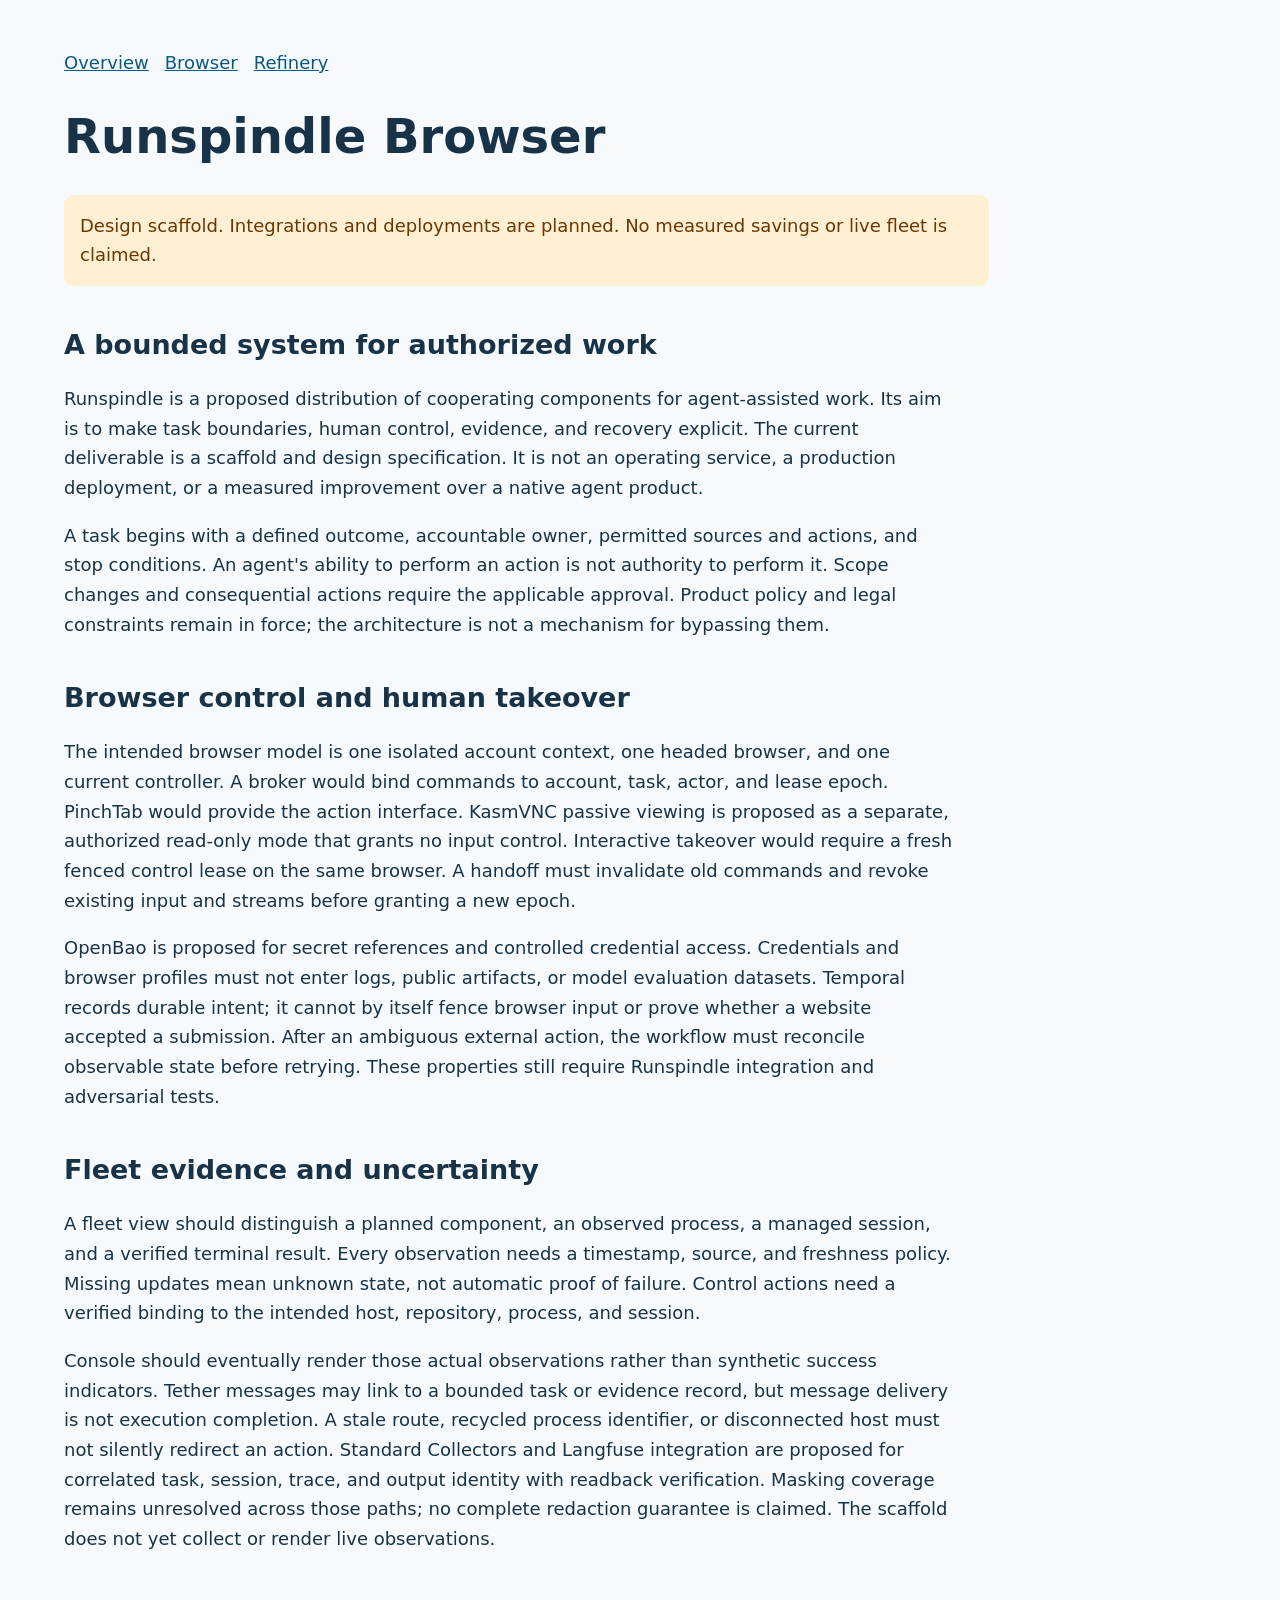
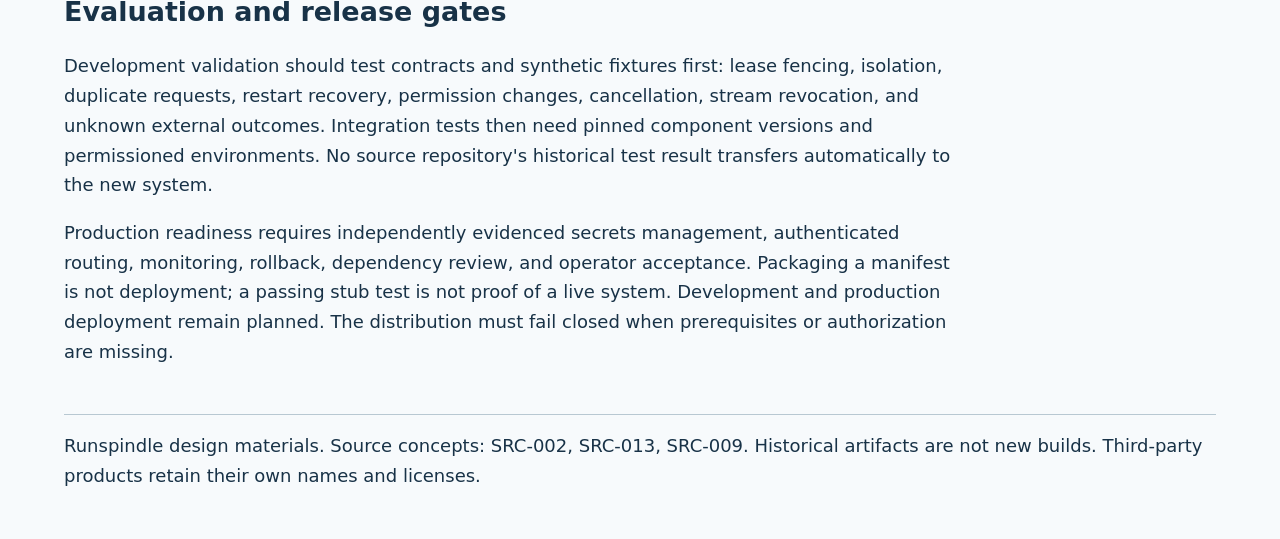
==== docs/marketing/browser.html @ d3a828be "Publish reviewed migration artifacts and update component pins" ====
<!doctype html><html lang="en"><meta charset="utf-8"><meta name="viewport" content="width=device-width, initial-scale=1"><title>Runspindle Browser</title><style>body{max-width:72rem;margin:auto;padding:3rem 1.5rem;font:18px/1.65 system-ui;color:#183247;background:#f7fafc}h1{font-size:3rem;line-height:1.1}h2{line-height:1.25;margin-top:2.6rem}p{max-width:78ch}.badge{color:#6b3600;background:#fff0d3;padding:1rem;border-radius:.6rem}a{color:#075985}nav{display:flex;gap:1rem;flex-wrap:wrap}footer{border-top:1px solid #b8c8d2;margin-top:3rem;padding-top:1rem}</style><body><nav><a href="index.html">Overview</a><a href="browser.html">Browser</a><a href="vision.html">Refinery</a></nav><main><h1>Runspindle Browser</h1><p class="badge">Design scaffold. Integrations and deployments are planned. No measured savings or live fleet is claimed.</p><section><h2>A bounded system for authorized work</h2><p>Runspindle is a proposed distribution of cooperating components for agent-assisted work. Its aim is to make task boundaries, human control, evidence, and recovery explicit. The current deliverable is a scaffold and design specification. It is not an operating service, a production deployment, or a measured improvement over a native agent product.</p><p>A task begins with a defined outcome, accountable owner, permitted sources and actions, and stop conditions. An agent&#x27;s ability to perform an action is not authority to perform it. Scope changes and consequential actions require the applicable approval. Product policy and legal constraints remain in force; the architecture is not a mechanism for bypassing them.</p></section><section><h2>Browser control and human takeover</h2><p>The intended browser model is one isolated account context, one headed browser, and one current controller. A broker would bind commands to account, task, actor, and lease epoch. PinchTab would provide the action interface. KasmVNC passive viewing is proposed as a separate, authorized read-only mode that grants no input control. Interactive takeover would require a fresh fenced control lease on the same browser. A handoff must invalidate old commands and revoke existing input and streams before granting a new epoch.</p><p>OpenBao is proposed for secret references and controlled credential access. Credentials and browser profiles must not enter logs, public artifacts, or model evaluation datasets. Temporal records durable intent; it cannot by itself fence browser input or prove whether a website accepted a submission. After an ambiguous external action, the workflow must reconcile observable state before retrying. These properties still require Runspindle integration and adversarial tests.</p></section><section><h2>Fleet evidence and uncertainty</h2><p>A fleet view should distinguish a planned component, an observed process, a managed session, and a verified terminal result. Every observation needs a timestamp, source, and freshness policy. Missing updates mean unknown state, not automatic proof of failure. Control actions need a verified binding to the intended host, repository, process, and session.</p><p>Console should eventually render those actual observations rather than synthetic success indicators. Tether messages may link to a bounded task or evidence record, but message delivery is not execution completion. A stale route, recycled process identifier, or disconnected host must not silently redirect an action. Standard Collectors and Langfuse integration are proposed for correlated task, session, trace, and output identity with readback verification. Masking coverage remains unresolved across those paths; no complete redaction guarantee is claimed. The scaffold does not yet collect or render live observations.</p></section><section><h2>Evaluation and release gates</h2><p>Development validation should test contracts and synthetic fixtures first: lease fencing, isolation, duplicate requests, restart recovery, permission changes, cancellation, stream revocation, and unknown external outcomes. Integration tests then need pinned component versions and permissioned environments. No source repository&#x27;s historical test result transfers automatically to the new system.</p><p>Production readiness requires independently evidenced secrets management, authenticated routing, monitoring, rollback, dependency review, and operator acceptance. Packaging a manifest is not deployment; a passing stub test is not proof of a live system. Development and production deployment remain planned. The distribution must fail closed when prerequisites or authorization are missing.</p></section></main><footer>Runspindle design materials. Source concepts: SRC-002, SRC-013, SRC-009. Historical artifacts are not new builds. Third-party products retain their own names and licenses.</footer></body></html>
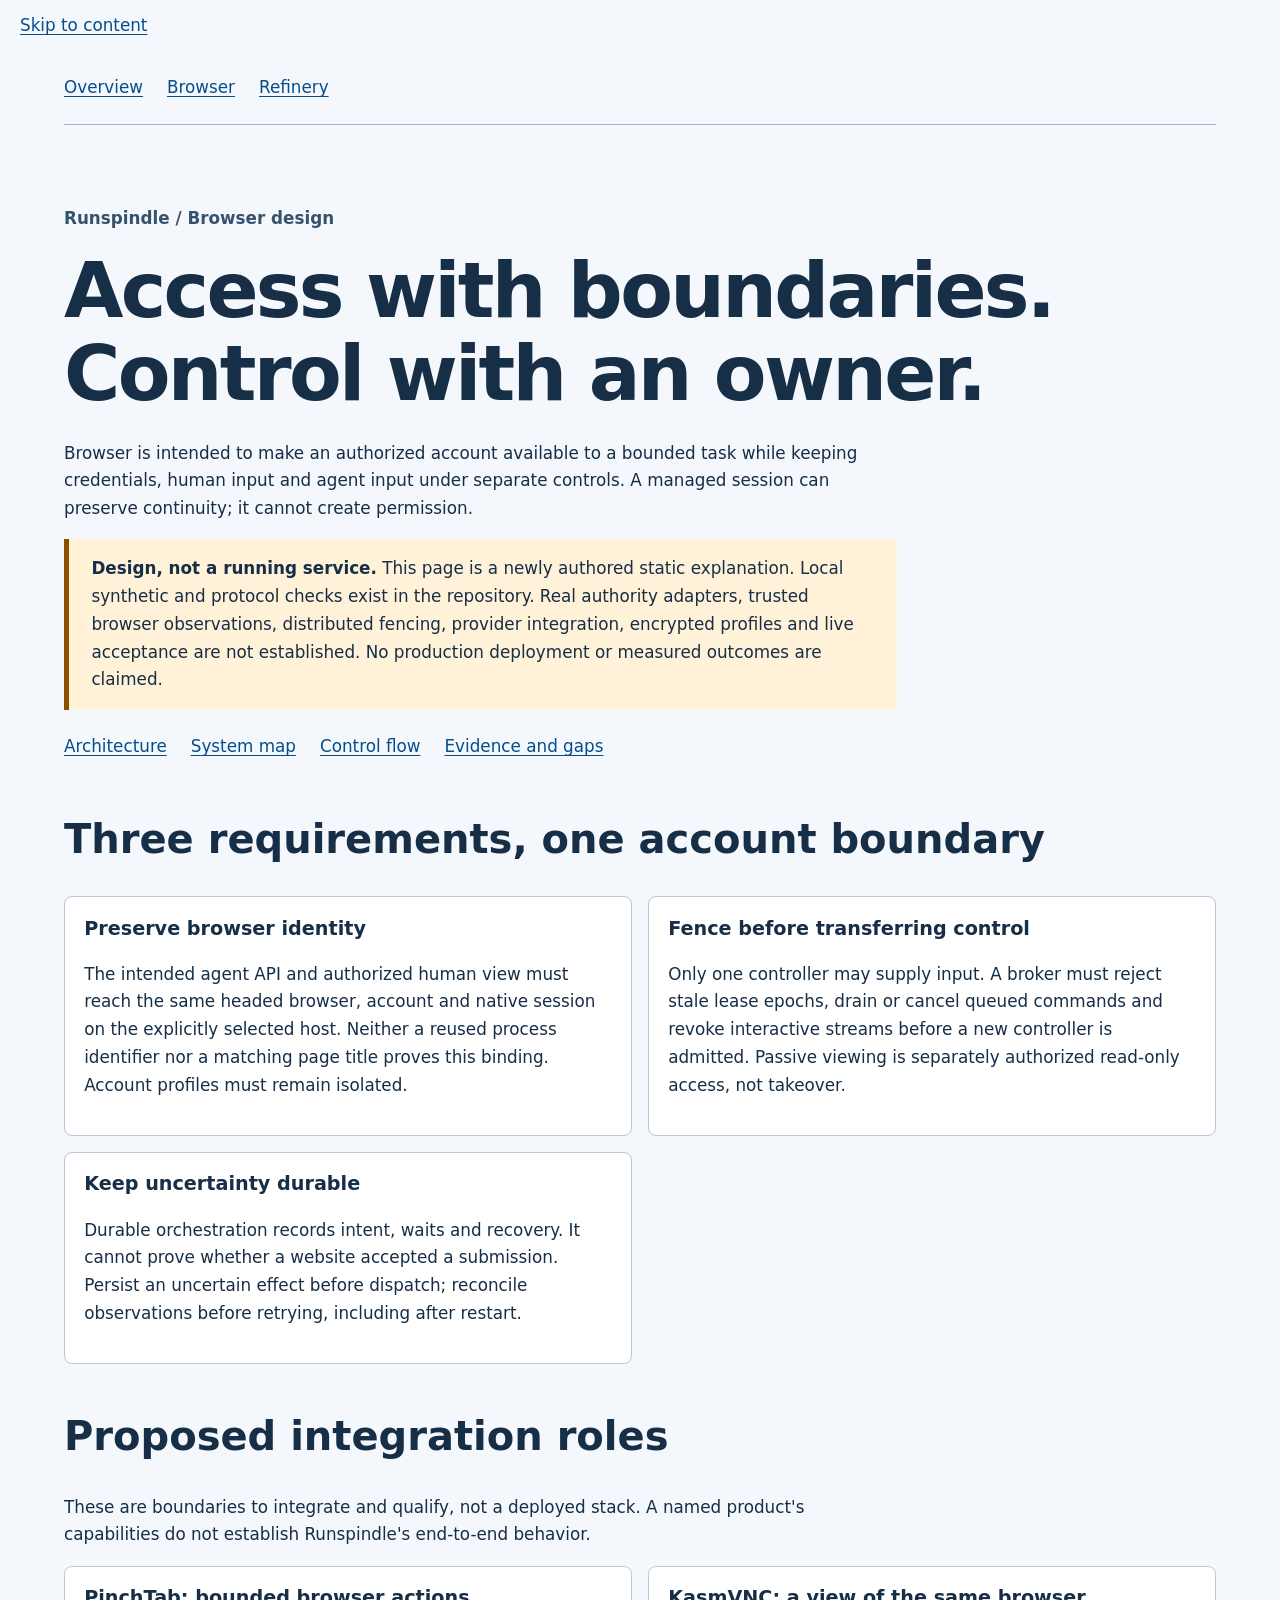
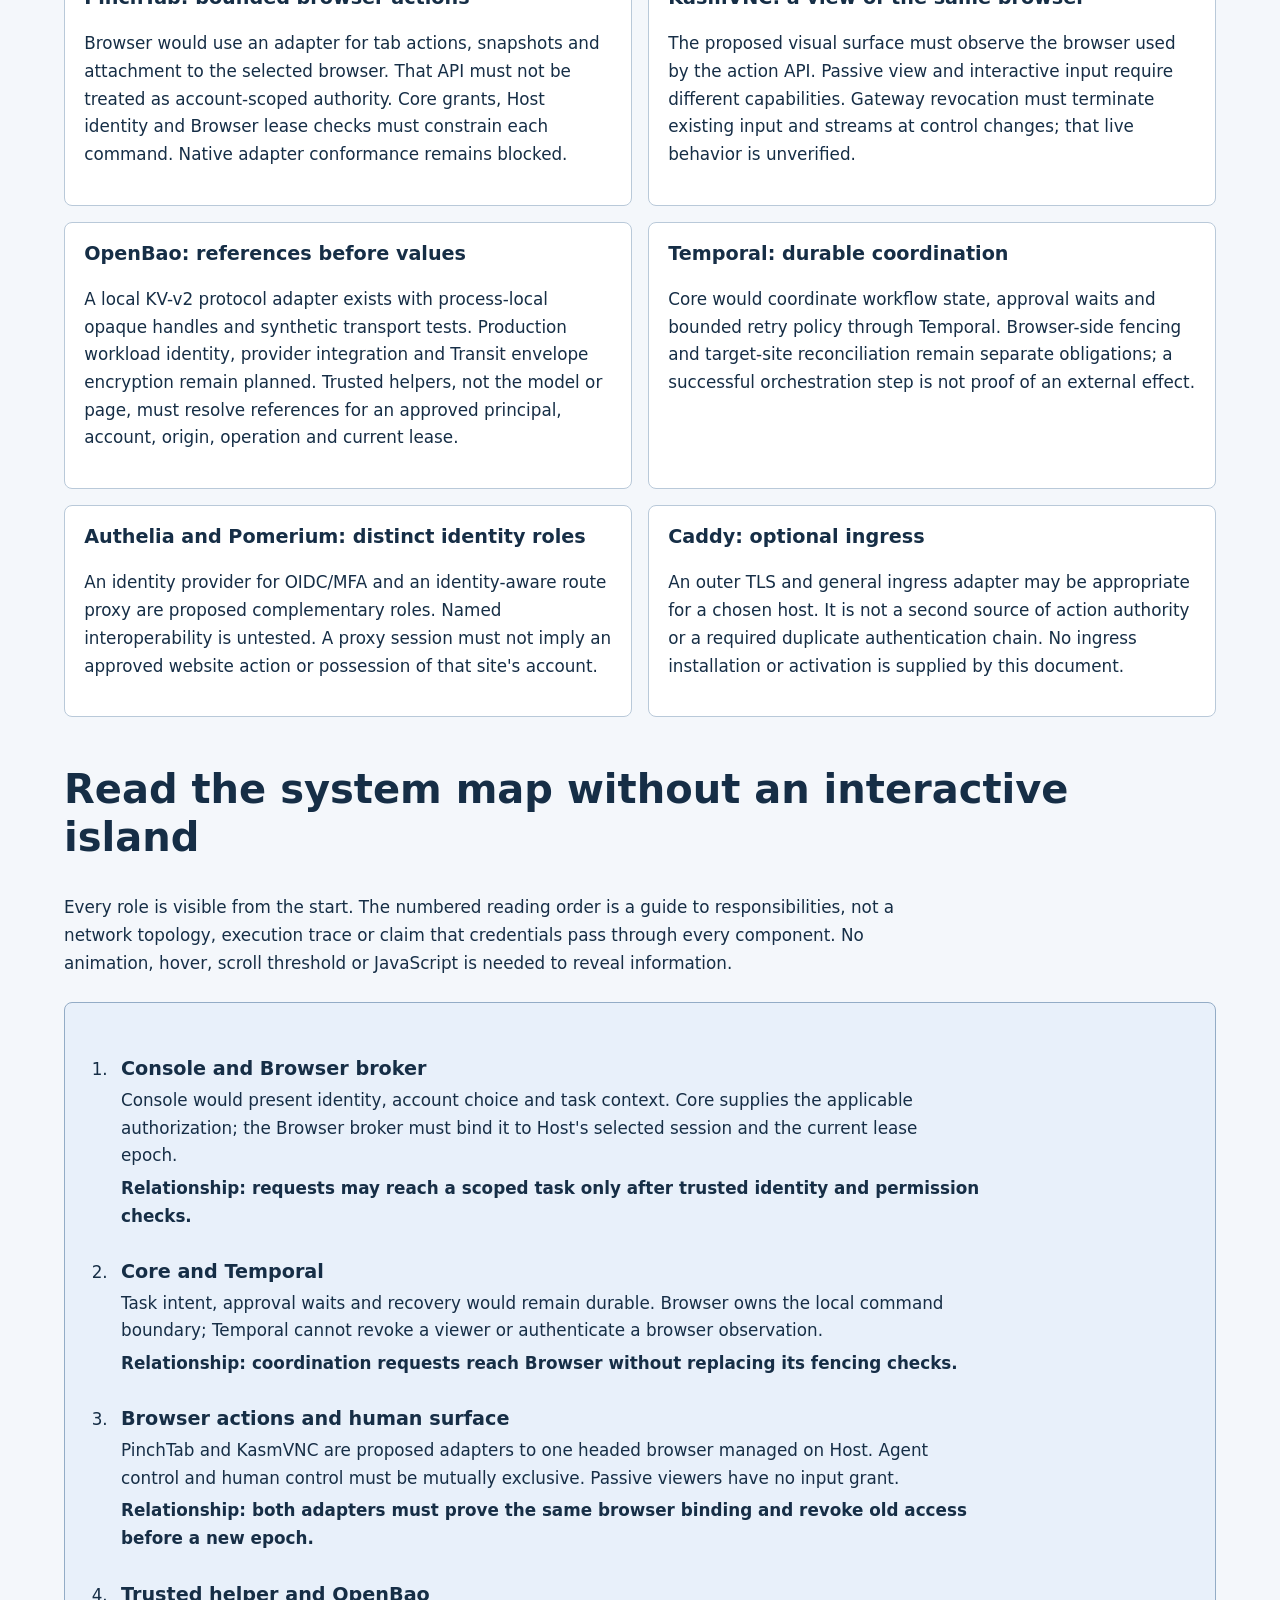
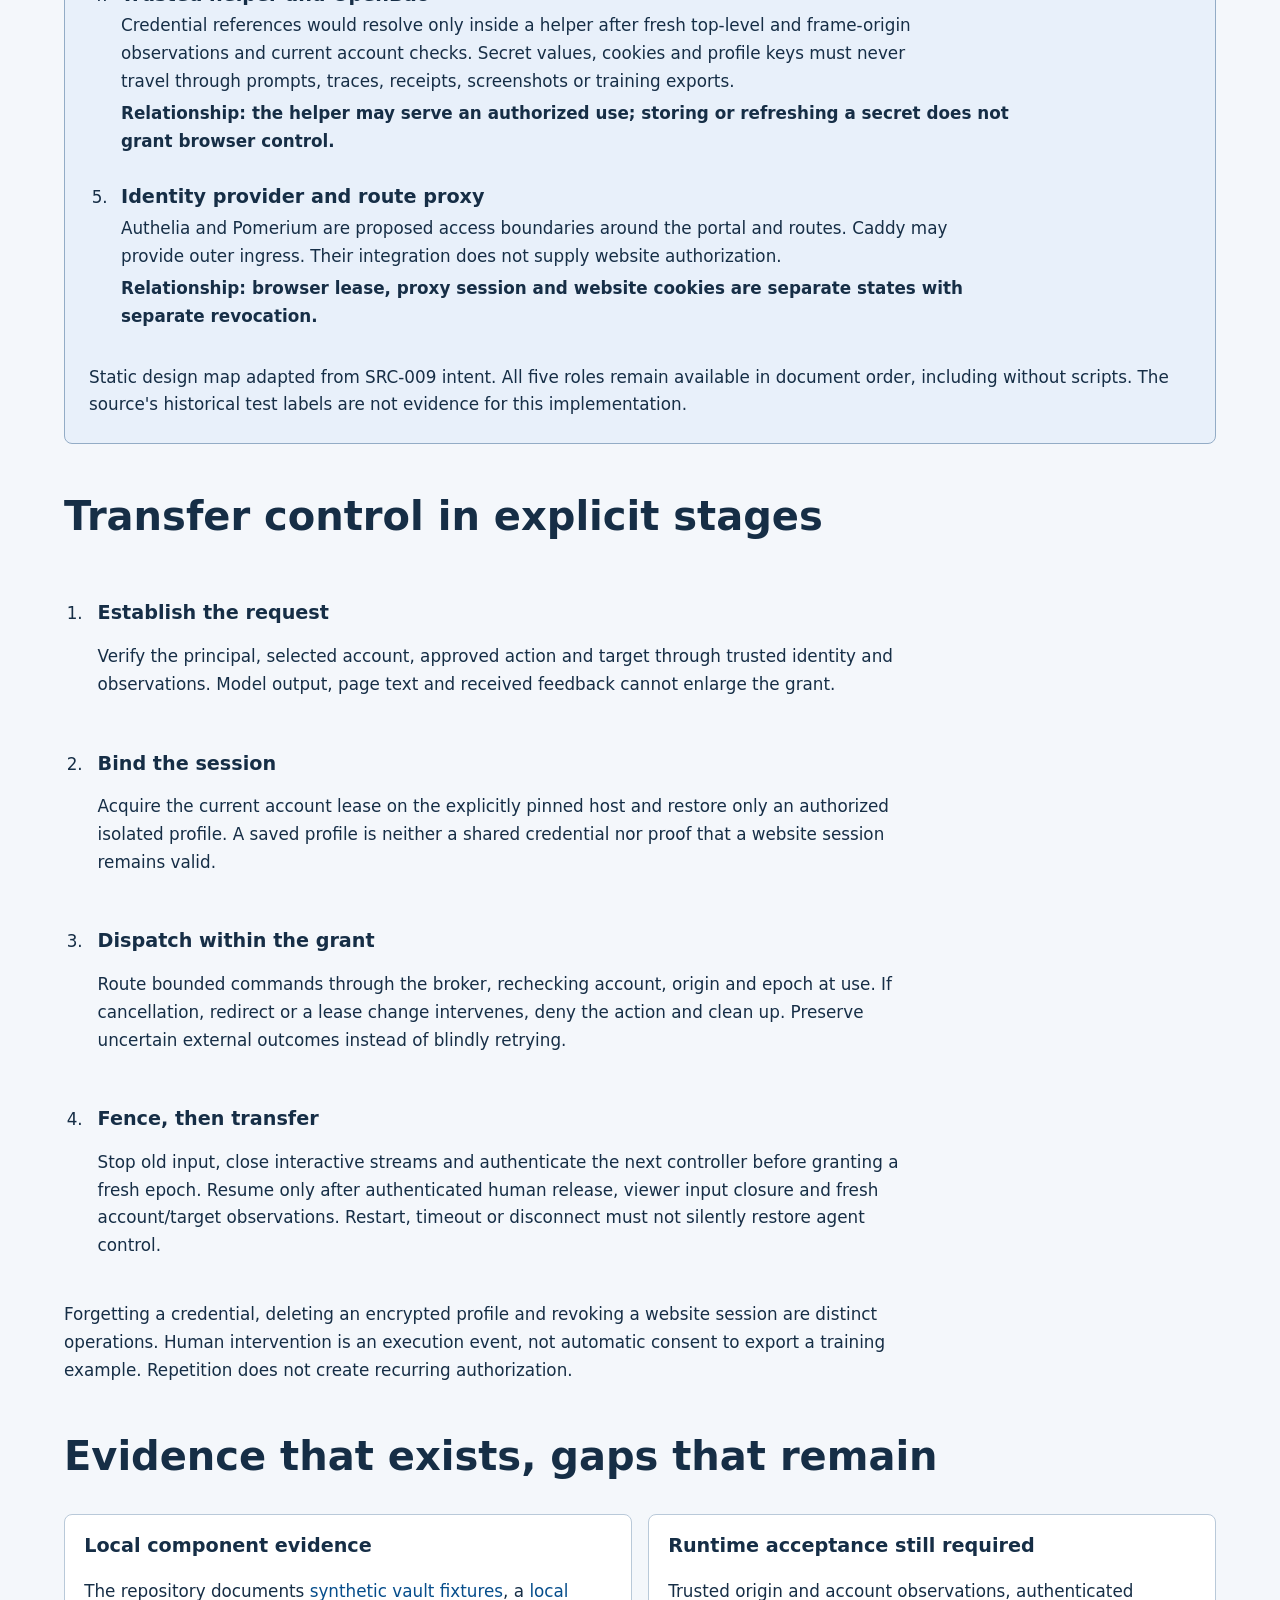
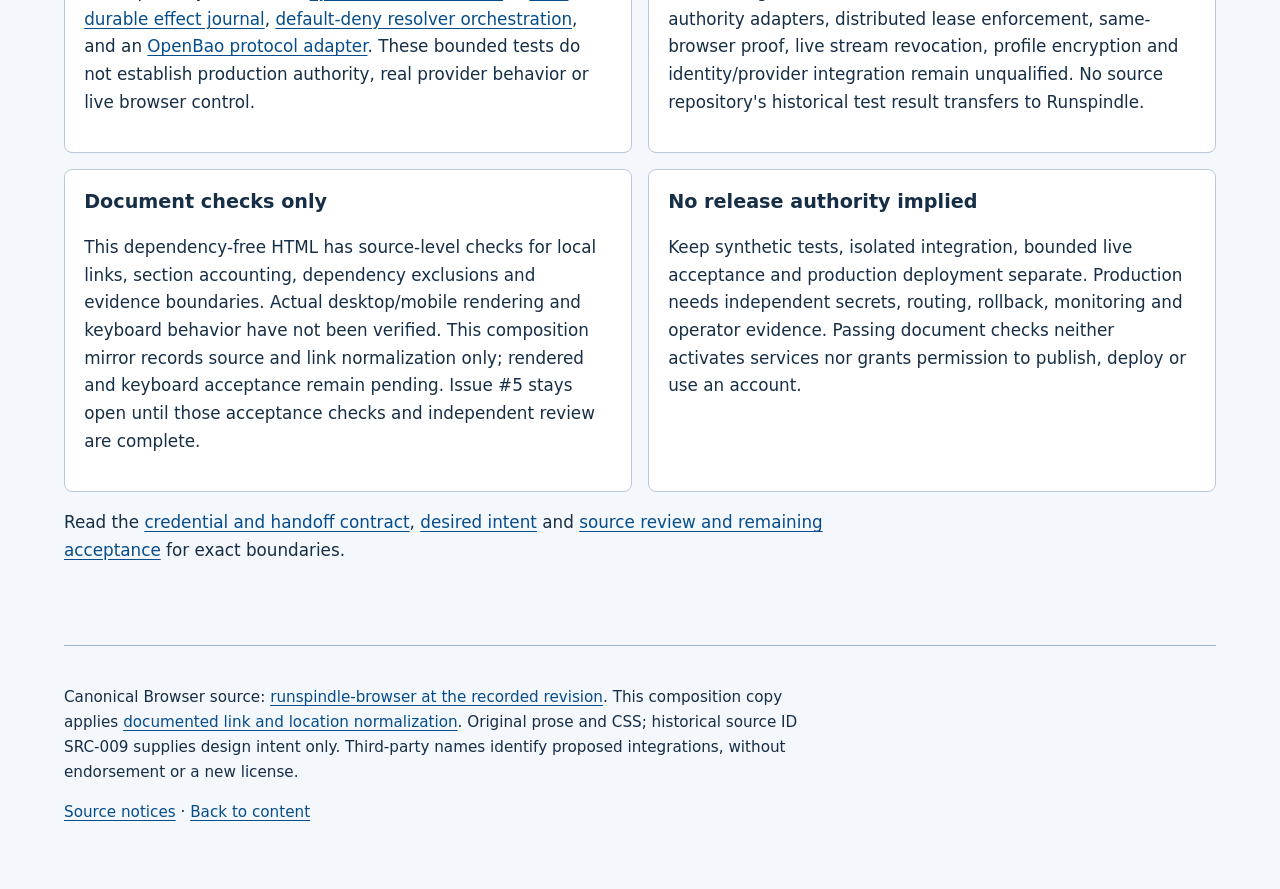
==== commit 23d2247e: "Mirror reviewed Browser source with explicit link normalization" ====
--- a/docs/marketing/browser.html
+++ b/docs/marketing/browser.html
@@ -1 +1,139 @@
-<!doctype html><html lang="en"><meta charset="utf-8"><meta name="viewport" content="width=device-width, initial-scale=1"><title>Runspindle Browser</title><style>body{max-width:72rem;margin:auto;padding:3rem 1.5rem;font:18px/1.65 system-ui;color:#183247;background:#f7fafc}h1{font-size:3rem;line-height:1.1}h2{line-height:1.25;margin-top:2.6rem}p{max-width:78ch}.badge{color:#6b3600;background:#fff0d3;padding:1rem;border-radius:.6rem}a{color:#075985}nav{display:flex;gap:1rem;flex-wrap:wrap}footer{border-top:1px solid #b8c8d2;margin-top:3rem;padding-top:1rem}</style><body><nav><a href="index.html">Overview</a><a href="browser.html">Browser</a><a href="vision.html">Refinery</a></nav><main><h1>Runspindle Browser</h1><p class="badge">Design scaffold. Integrations and deployments are planned. No measured savings or live fleet is claimed.</p><section><h2>A bounded system for authorized work</h2><p>Runspindle is a proposed distribution of cooperating components for agent-assisted work. Its aim is to make task boundaries, human control, evidence, and recovery explicit. The current deliverable is a scaffold and design specification. It is not an operating service, a production deployment, or a measured improvement over a native agent product.</p><p>A task begins with a defined outcome, accountable owner, permitted sources and actions, and stop conditions. An agent&#x27;s ability to perform an action is not authority to perform it. Scope changes and consequential actions require the applicable approval. Product policy and legal constraints remain in force; the architecture is not a mechanism for bypassing them.</p></section><section><h2>Browser control and human takeover</h2><p>The intended browser model is one isolated account context, one headed browser, and one current controller. A broker would bind commands to account, task, actor, and lease epoch. PinchTab would provide the action interface. KasmVNC passive viewing is proposed as a separate, authorized read-only mode that grants no input control. Interactive takeover would require a fresh fenced control lease on the same browser. A handoff must invalidate old commands and revoke existing input and streams before granting a new epoch.</p><p>OpenBao is proposed for secret references and controlled credential access. Credentials and browser profiles must not enter logs, public artifacts, or model evaluation datasets. Temporal records durable intent; it cannot by itself fence browser input or prove whether a website accepted a submission. After an ambiguous external action, the workflow must reconcile observable state before retrying. These properties still require Runspindle integration and adversarial tests.</p></section><section><h2>Fleet evidence and uncertainty</h2><p>A fleet view should distinguish a planned component, an observed process, a managed session, and a verified terminal result. Every observation needs a timestamp, source, and freshness policy. Missing updates mean unknown state, not automatic proof of failure. Control actions need a verified binding to the intended host, repository, process, and session.</p><p>Console should eventually render those actual observations rather than synthetic success indicators. Tether messages may link to a bounded task or evidence record, but message delivery is not execution completion. A stale route, recycled process identifier, or disconnected host must not silently redirect an action. Standard Collectors and Langfuse integration are proposed for correlated task, session, trace, and output identity with readback verification. Masking coverage remains unresolved across those paths; no complete redaction guarantee is claimed. The scaffold does not yet collect or render live observations.</p></section><section><h2>Evaluation and release gates</h2><p>Development validation should test contracts and synthetic fixtures first: lease fencing, isolation, duplicate requests, restart recovery, permission changes, cancellation, stream revocation, and unknown external outcomes. Integration tests then need pinned component versions and permissioned environments. No source repository&#x27;s historical test result transfers automatically to the new system.</p><p>Production readiness requires independently evidenced secrets management, authenticated routing, monitoring, rollback, dependency review, and operator acceptance. Packaging a manifest is not deployment; a passing stub test is not proof of a live system. Development and production deployment remain planned. The distribution must fail closed when prerequisites or authorization are missing.</p></section></main><footer>Runspindle design materials. Source concepts: SRC-002, SRC-013, SRC-009. Historical artifacts are not new builds. Third-party products retain their own names and licenses.</footer></body></html>+<!doctype html>
+<html lang="en">
+<head>
+  <meta charset="utf-8">
+  <meta name="viewport" content="width=device-width, initial-scale=1">
+  <meta name="description" content="Runspindle Browser design: scoped accounts, shared browser identity, fenced control and explicit evidence limits.">
+  <title>Runspindle Browser | Access with boundaries</title>
+  <style>
+    :root { color-scheme: light; font-family: system-ui, sans-serif; color: #162e46; background: #f4f7fb; }
+    * { box-sizing: border-box; }
+    body { margin: 0; font-size: 1.05rem; line-height: 1.65; }
+    a { color: #064d8b; text-underline-offset: .2em; overflow-wrap: anywhere; }
+    a:focus-visible { outline: 3px solid #713c00; outline-offset: 5px; border-radius: 2px; }
+    .skip { display: inline-block; margin: .75rem 1.25rem; }
+    header, main, footer { width: min(100% - 2.5rem, 72rem); margin-inline: auto; }
+    header { border-bottom: 1px solid #a2b5ca; padding-block: 1rem; }
+    nav, .section-links { display: flex; flex-wrap: wrap; gap: .6rem 1.5rem; }
+    nav a, .section-links a { padding-block: .4rem; }
+    main { padding-block: 2rem; }
+    h1 { font-size: clamp(2.4rem, 7vw, 4.8rem); line-height: 1.08; letter-spacing: -.035em; margin-block: .7rem 1.5rem; }
+    h2 { font-size: clamp(1.65rem, 4vw, 2.5rem); line-height: 1.2; }
+    h3 { line-height: 1.3; font-size: 1.2rem; }
+    p, li { overflow-wrap: anywhere; }
+    p { max-width: 78ch; }
+    section { margin-block: 3rem; scroll-margin-top: 1rem; }
+    .eyebrow { font-weight: 700; color: #36536e; }
+    .notice { border-left: .35rem solid #895000; background: #fff2d9; padding: 1rem 1.4rem; }
+    .cards { display: grid; grid-template-columns: repeat(2, minmax(0, 1fr)); gap: 1rem; padding: 0; list-style: none; }
+    .cards > li { background: #fff; border: 1px solid #b9c9d9; padding: 1.2rem; border-radius: .5rem; min-width: 0; }
+    .cards h3 { margin-top: 0; }
+    .map { margin: 1.5rem 0; padding: 1.5rem; background: #e8f0fa; border: 1px solid #93acc6; border-radius: .5rem; }
+    .map ol { padding-left: 1.5rem; }
+    .map li { padding: .5rem 0 .7rem .5rem; }
+    .map h3, .map p { margin-block: .3rem; }
+    .boundary { font-weight: 650; }
+    .steps { padding-left: 1.5rem; }
+    .steps > li { padding: .5rem 0 .5rem .6rem; }
+    .steps h3 { margin-bottom: .3rem; }
+    footer { padding-block: 1.5rem 3rem; border-top: 1px solid #a2b5ca; font-size: .95rem; }
+    @media (max-width: 44rem) {
+      .cards { grid-template-columns: minmax(0, 1fr); }
+      .map { padding: 1rem; }
+      header, main, footer { width: min(100% - 2rem, 72rem); }
+    }
+    @media print {
+      body { color: #000; background: #fff; }
+      .cards { display: block; }
+      .cards > li { margin-bottom: 1rem; }
+    }
+  </style>
+</head>
+<body>
+  <a class="skip" href="#main">Skip to content</a>
+  <header>
+    <nav aria-label="Product pages">
+      <a href="index.html">Overview</a>
+      <a href="browser.html" aria-current="page">Browser</a>
+      <a href="vision.html">Refinery</a>
+    </nav>
+  </header>
+  <main id="main" tabindex="-1">
+    <section id="overview" aria-labelledby="page-title">
+      <p class="eyebrow">Runspindle / Browser design</p>
+      <h1 id="page-title">Access with boundaries.<br>Control with an owner.</h1>
+      <p>Browser is intended to make an authorized account available to a bounded task while keeping credentials, human input and agent input under separate controls. A managed session can preserve continuity; it cannot create permission.</p>
+      <p class="notice" id="evidence-boundary"><strong>Design, not a running service.</strong> This page is a newly authored static explanation. Local synthetic and protocol checks exist in the repository. Real authority adapters, trusted browser observations, distributed fencing, provider integration, encrypted profiles and live acceptance are not established. No production deployment or measured outcomes are claimed.</p>
+      <nav class="section-links" aria-label="On this page">
+        <a href="#architecture">Architecture</a>
+        <a href="#architecture-island">System map</a>
+        <a href="#principles">Control flow</a>
+        <a href="#status">Evidence and gaps</a>
+      </nav>
+    </section>
+
+    <section id="commitments" aria-labelledby="commitments-title">
+      <h2 id="commitments-title">Three requirements, one account boundary</h2>
+      <ul class="cards">
+        <li id="same-browser"><h3>Preserve browser identity</h3><p>The intended agent API and authorized human view must reach the same headed browser, account and native session on the explicitly selected host. Neither a reused process identifier nor a matching page title proves this binding. Account profiles must remain isolated.</p></li>
+        <li id="one-controller"><h3>Fence before transferring control</h3><p>Only one controller may supply input. A broker must reject stale lease epochs, drain or cancel queued commands and revoke interactive streams before a new controller is admitted. Passive viewing is separately authorized read-only access, not takeover.</p></li>
+        <li id="durable-intent"><h3>Keep uncertainty durable</h3><p>Durable orchestration records intent, waits and recovery. It cannot prove whether a website accepted a submission. Persist an uncertain effect before dispatch; reconcile observations before retrying, including after restart.</p></li>
+      </ul>
+    </section>
+
+    <section id="architecture" aria-labelledby="architecture-title">
+      <h2 id="architecture-title">Proposed integration roles</h2>
+      <p>These are boundaries to integrate and qualify, not a deployed stack. A named product's capabilities do not establish Runspindle's end-to-end behavior.</p>
+      <ul class="cards">
+        <li id="stack-api"><h3>PinchTab: bounded browser actions</h3><p>Browser would use an adapter for tab actions, snapshots and attachment to the selected browser. That API must not be treated as account-scoped authority. Core grants, Host identity and Browser lease checks must constrain each command. Native adapter conformance remains blocked.</p></li>
+        <li id="stack-view"><h3>KasmVNC: a view of the same browser</h3><p>The proposed visual surface must observe the browser used by the action API. Passive view and interactive input require different capabilities. Gateway revocation must terminate existing input and streams at control changes; that live behavior is unverified.</p></li>
+        <li id="stack-secrets"><h3>OpenBao: references before values</h3><p>A local KV-v2 protocol adapter exists with process-local opaque handles and synthetic transport tests. Production workload identity, provider integration and Transit envelope encryption remain planned. Trusted helpers, not the model or page, must resolve references for an approved principal, account, origin, operation and current lease.</p></li>
+        <li id="stack-workflow"><h3>Temporal: durable coordination</h3><p>Core would coordinate workflow state, approval waits and bounded retry policy through Temporal. Browser-side fencing and target-site reconciliation remain separate obligations; a successful orchestration step is not proof of an external effect.</p></li>
+        <li id="stack-identity"><h3>Authelia and Pomerium: distinct identity roles</h3><p>An identity provider for OIDC/MFA and an identity-aware route proxy are proposed complementary roles. Named interoperability is untested. A proxy session must not imply an approved website action or possession of that site's account.</p></li>
+        <li id="stack-ingress"><h3>Caddy: optional ingress</h3><p>An outer TLS and general ingress adapter may be appropriate for a chosen host. It is not a second source of action authority or a required duplicate authentication chain. No ingress installation or activation is supplied by this document.</p></li>
+      </ul>
+    </section>
+
+    <section id="architecture-island" aria-labelledby="map-title">
+      <h2 id="map-title">Read the system map without an interactive island</h2>
+      <p id="map-reading">Every role is visible from the start. The numbered reading order is a guide to responsibilities, not a network topology, execution trace or claim that credentials pass through every component. No animation, hover, scroll threshold or JavaScript is needed to reveal information.</p>
+      <figure class="map" aria-labelledby="map-title" aria-describedby="map-reading map-caption">
+        <ol>
+          <li id="map-entry"><h3>Console and Browser broker</h3><p>Console would present identity, account choice and task context. Core supplies the applicable authorization; the Browser broker must bind it to Host's selected session and the current lease epoch.</p><p class="boundary">Relationship: requests may reach a scoped task only after trusted identity and permission checks.</p></li>
+          <li id="map-workflow"><h3>Core and Temporal</h3><p>Task intent, approval waits and recovery would remain durable. Browser owns the local command boundary; Temporal cannot revoke a viewer or authenticate a browser observation.</p><p class="boundary">Relationship: coordination requests reach Browser without replacing its fencing checks.</p></li>
+          <li id="map-browser"><h3>Browser actions and human surface</h3><p>PinchTab and KasmVNC are proposed adapters to one headed browser managed on Host. Agent control and human control must be mutually exclusive. Passive viewers have no input grant.</p><p class="boundary">Relationship: both adapters must prove the same browser binding and revoke old access before a new epoch.</p></li>
+          <li id="map-vault"><h3>Trusted helper and OpenBao</h3><p>Credential references would resolve only inside a helper after fresh top-level and frame-origin observations and current account checks. Secret values, cookies and profile keys must never travel through prompts, traces, receipts, screenshots or training exports.</p><p class="boundary">Relationship: the helper may serve an authorized use; storing or refreshing a secret does not grant browser control.</p></li>
+          <li id="map-identity"><h3>Identity provider and route proxy</h3><p>Authelia and Pomerium are proposed access boundaries around the portal and routes. Caddy may provide outer ingress. Their integration does not supply website authorization.</p><p class="boundary">Relationship: browser lease, proxy session and website cookies are separate states with separate revocation.</p></li>
+        </ol>
+        <figcaption id="map-caption">Static design map adapted from SRC-009 intent. All five roles remain available in document order, including without scripts. The source's historical test labels are not evidence for this implementation.</figcaption>
+      </figure>
+    </section>
+
+    <section id="principles" aria-labelledby="flow-title">
+      <h2 id="flow-title">Transfer control in explicit stages</h2>
+      <ol class="steps">
+        <li id="flow-identify"><h3>Establish the request</h3><p>Verify the principal, selected account, approved action and target through trusted identity and observations. Model output, page text and received feedback cannot enlarge the grant.</p></li>
+        <li id="flow-reserve"><h3>Bind the session</h3><p>Acquire the current account lease on the explicitly pinned host and restore only an authorized isolated profile. A saved profile is neither a shared credential nor proof that a website session remains valid.</p></li>
+        <li id="flow-operate"><h3>Dispatch within the grant</h3><p>Route bounded commands through the broker, rechecking account, origin and epoch at use. If cancellation, redirect or a lease change intervenes, deny the action and clean up. Preserve uncertain external outcomes instead of blindly retrying.</p></li>
+        <li id="flow-handoff"><h3>Fence, then transfer</h3><p>Stop old input, close interactive streams and authenticate the next controller before granting a fresh epoch. Resume only after authenticated human release, viewer input closure and fresh account/target observations. Restart, timeout or disconnect must not silently restore agent control.</p></li>
+      </ol>
+      <p id="separate-lifecycles">Forgetting a credential, deleting an encrypted profile and revoking a website session are distinct operations. Human intervention is an execution event, not automatic consent to export a training example. Repetition does not create recurring authorization.</p>
+    </section>
+
+    <section id="status" aria-labelledby="status-title">
+      <h2 id="status-title">Evidence that exists, gaps that remain</h2>
+      <ul class="cards">
+        <li id="evidence-local"><h3>Local component evidence</h3><p>The repository documents <a href="https://github.com/newdarwindev/runspindle-browser/blob/a5446d9fab1f2384b0d2ea0a051b7fd56a8af00b/specs/synthetic-vault-fixtures.md">synthetic vault fixtures</a>, a <a href="https://github.com/newdarwindev/runspindle-browser/blob/a5446d9fab1f2384b0d2ea0a051b7fd56a8af00b/specs/effect-journal-v1.md">local durable effect journal</a>, <a href="https://github.com/newdarwindev/runspindle-browser/blob/a5446d9fab1f2384b0d2ea0a051b7fd56a8af00b/specs/trusted-credential-resolver.md">default-deny resolver orchestration</a>, and an <a href="https://github.com/newdarwindev/runspindle-browser/blob/a5446d9fab1f2384b0d2ea0a051b7fd56a8af00b/specs/openbao-kv-adapter.md">OpenBao protocol adapter</a>. These bounded tests do not establish production authority, real provider behavior or live browser control.</p></li>
+        <li id="evidence-runtime"><h3>Runtime acceptance still required</h3><p>Trusted origin and account observations, authenticated authority adapters, distributed lease enforcement, same-browser proof, live stream revocation, profile encryption and identity/provider integration remain unqualified. No source repository's historical test result transfers to Runspindle.</p></li>
+        <li id="evidence-page"><h3>Document checks only</h3><p>This dependency-free HTML has source-level checks for local links, section accounting, dependency exclusions and evidence boundaries. Actual desktop/mobile rendering and keyboard behavior have not been verified. This composition mirror records source and link normalization only; rendered and keyboard acceptance remain pending. Issue #5 stays open until those acceptance checks and independent review are complete.</p></li>
+        <li id="evidence-release"><h3>No release authority implied</h3><p>Keep synthetic tests, isolated integration, bounded live acceptance and production deployment separate. Production needs independent secrets, routing, rollback, monitoring and operator evidence. Passing document checks neither activates services nor grants permission to publish, deploy or use an account.</p></li>
+      </ul>
+      <p>Read the <a href="https://github.com/newdarwindev/runspindle-browser/blob/a5446d9fab1f2384b0d2ea0a051b7fd56a8af00b/specs/credentials-handoff.md">credential and handoff contract</a>, <a href="https://github.com/newdarwindev/runspindle-browser/blob/a5446d9fab1f2384b0d2ea0a051b7fd56a8af00b/specs/desired-intent.md">desired intent</a> and <a href="https://github.com/newdarwindev/runspindle-browser/blob/a5446d9fab1f2384b0d2ea0a051b7fd56a8af00b/docs/product/browser-source-review.md">source review and remaining acceptance</a> for exact boundaries.</p>
+    </section>
+  </main>
+  <footer>
+    <p>Canonical Browser source: <a href="https://github.com/newdarwindev/runspindle-browser/blob/a5446d9fab1f2384b0d2ea0a051b7fd56a8af00b/docs/product/browser.html">runspindle-browser at the recorded revision</a>. This composition copy applies <a href="SRC-009-mirror.md">documented link and location normalization</a>. Original prose and CSS; historical source ID SRC-009 supplies design intent only. Third-party names identify proposed integrations, without endorsement or a new license.</p>
+    <p><a href="https://github.com/newdarwindev/runspindle-browser/blob/a5446d9fab1f2384b0d2ea0a051b7fd56a8af00b/docs/product/THIRD_PARTY_NOTICES.md">Source notices</a> · <a href="#main">Back to content</a></p>
+  </footer>
+</body>
+</html>
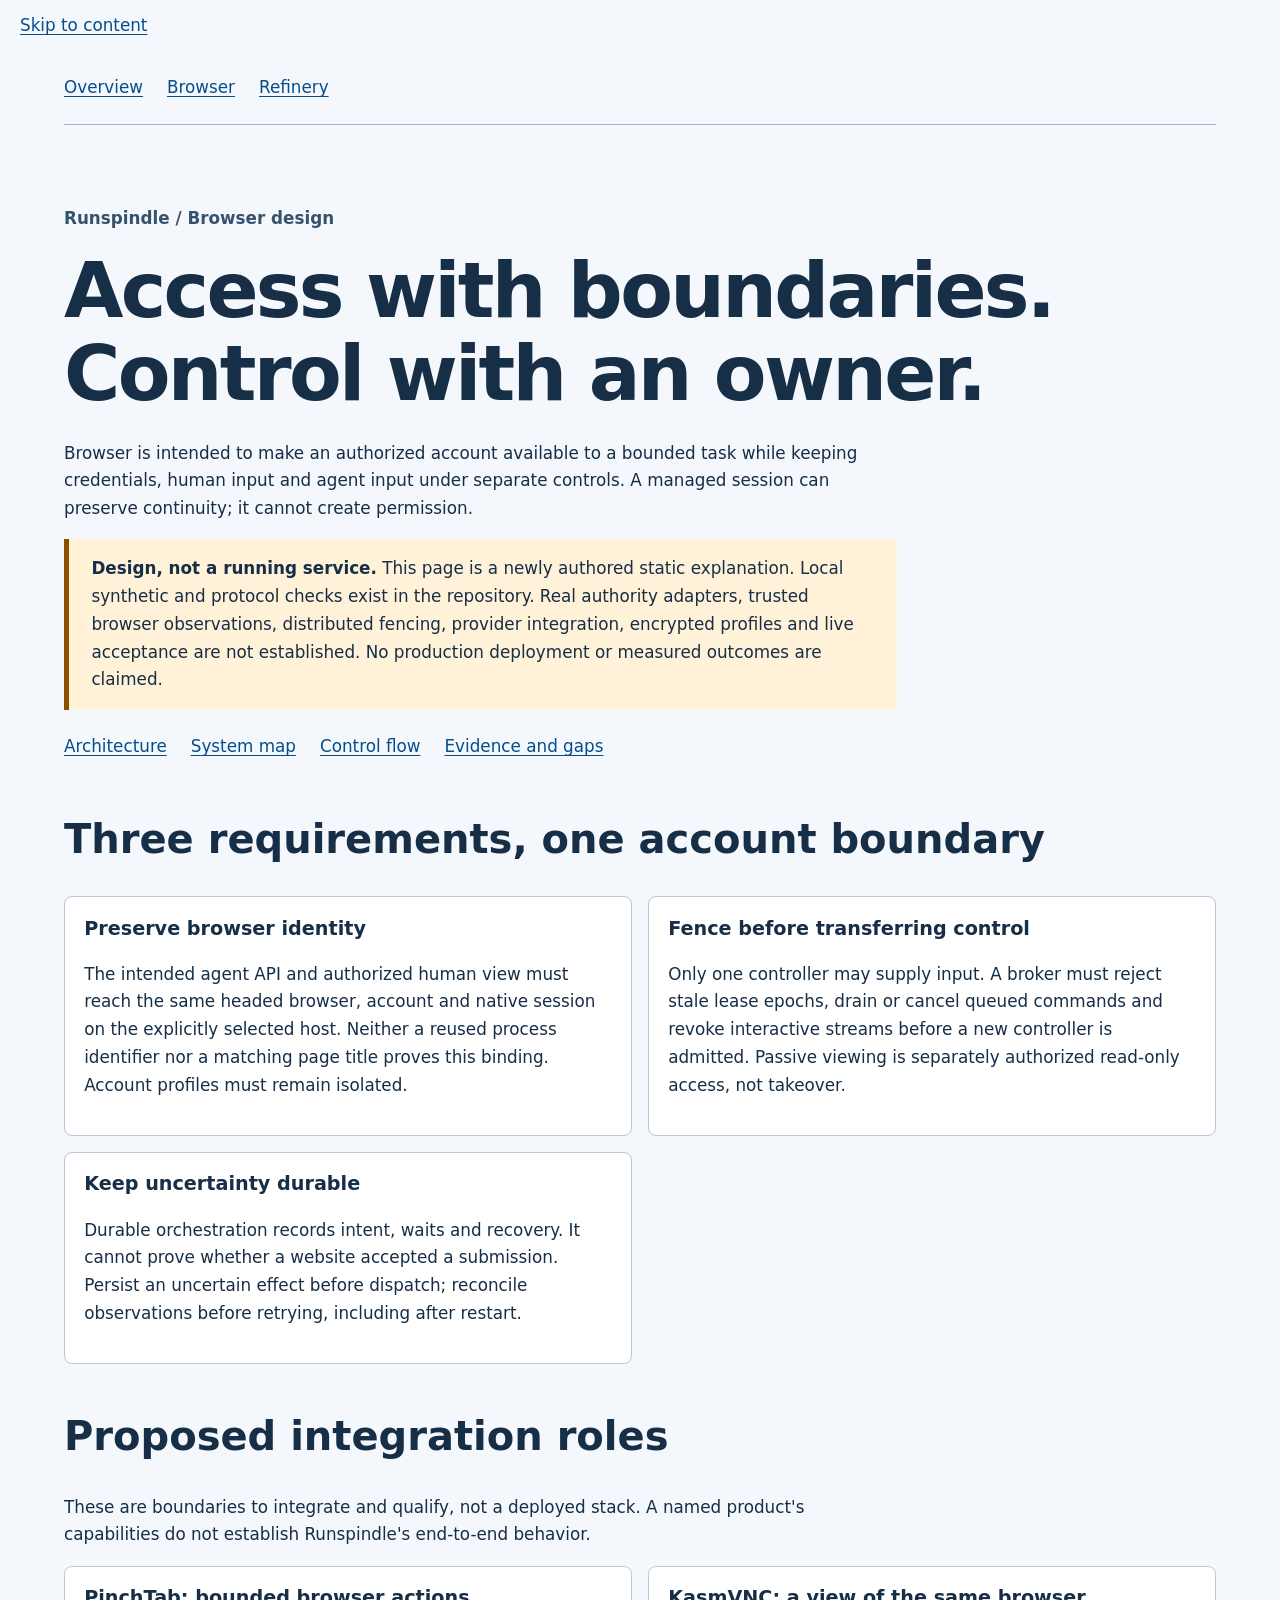
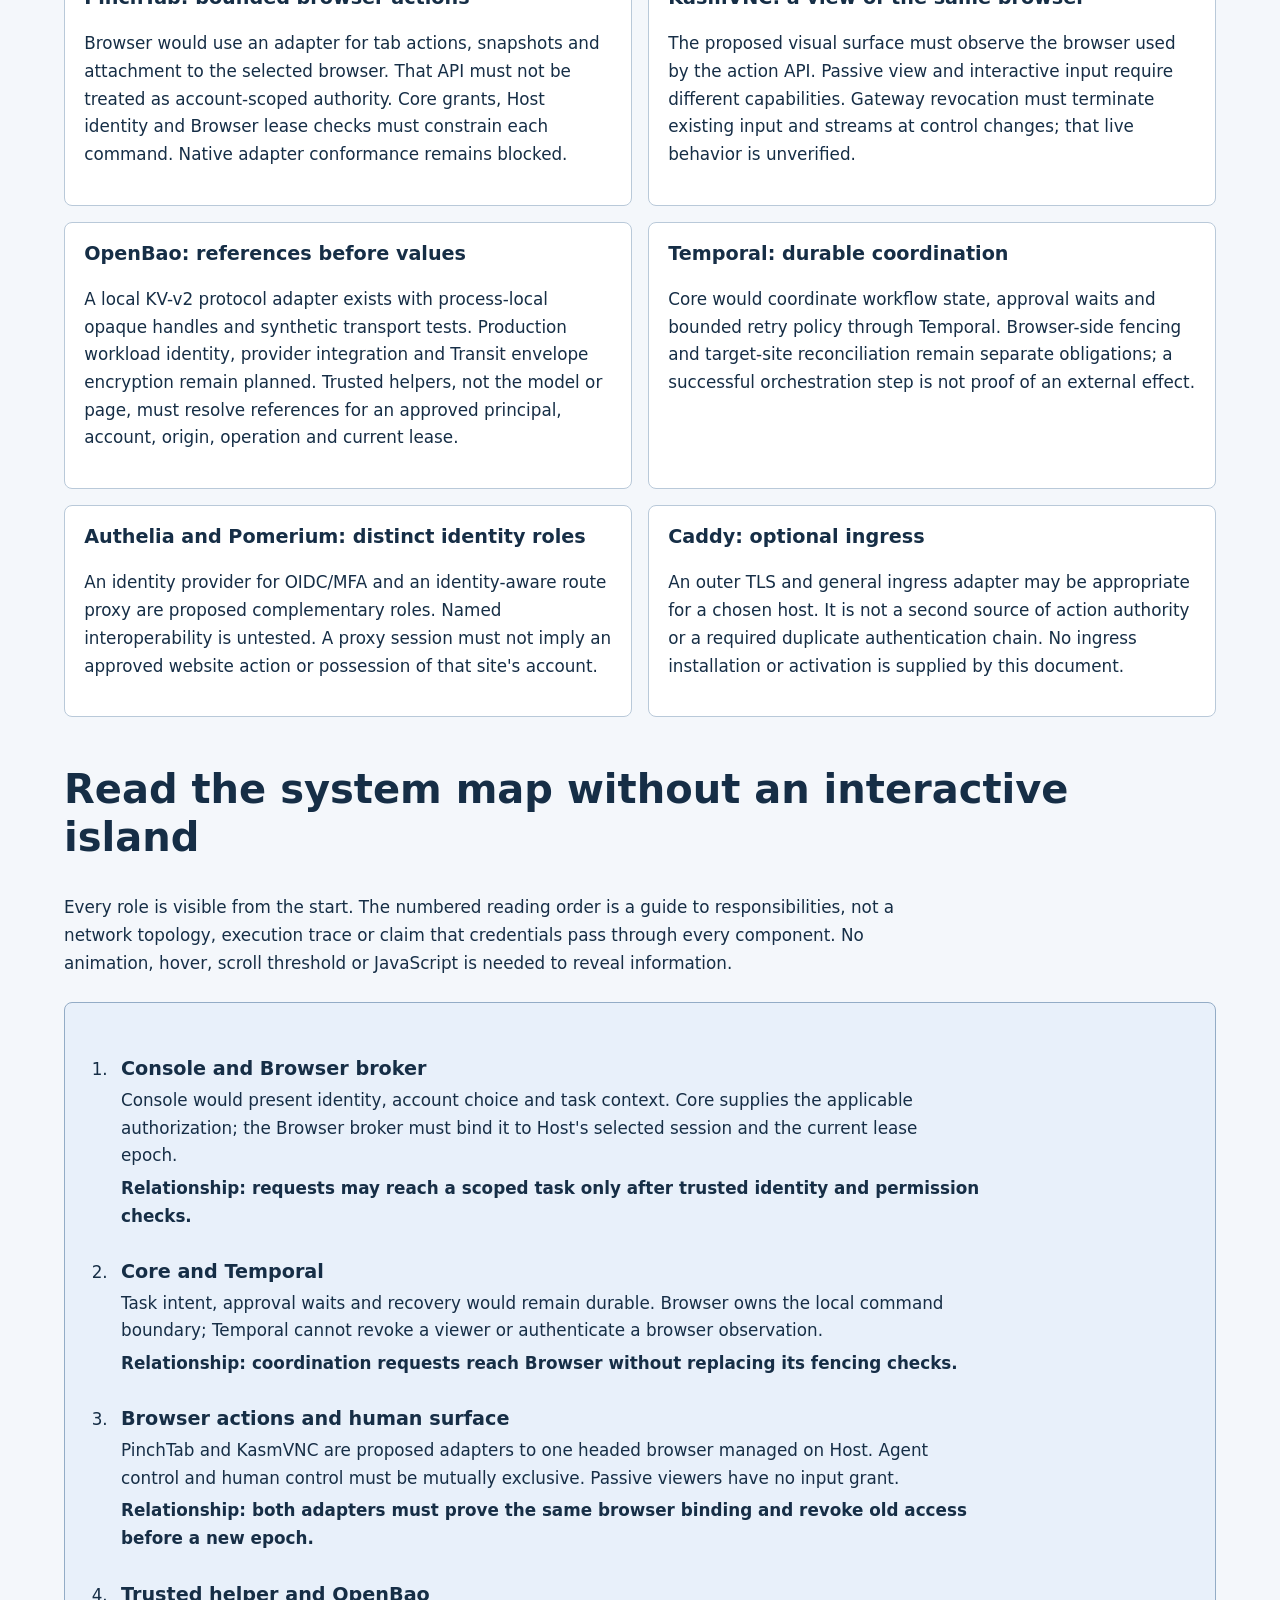
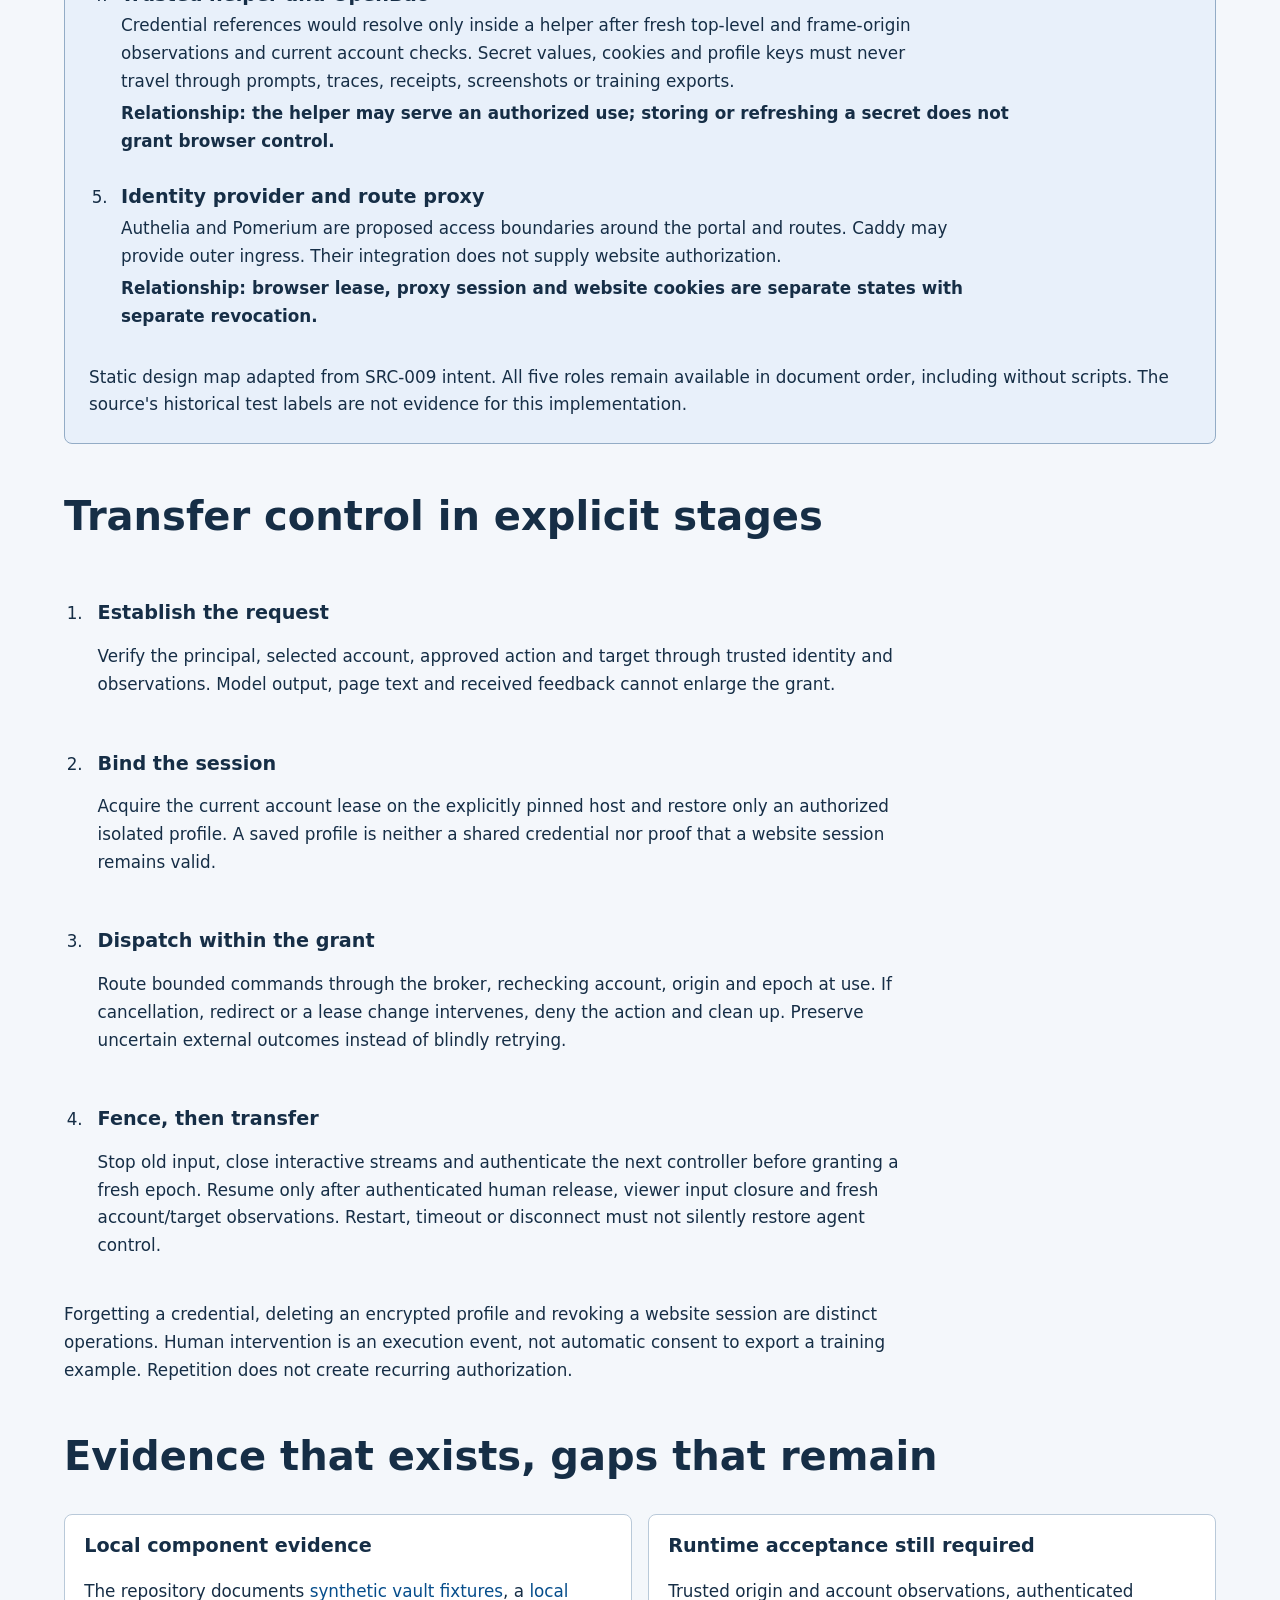
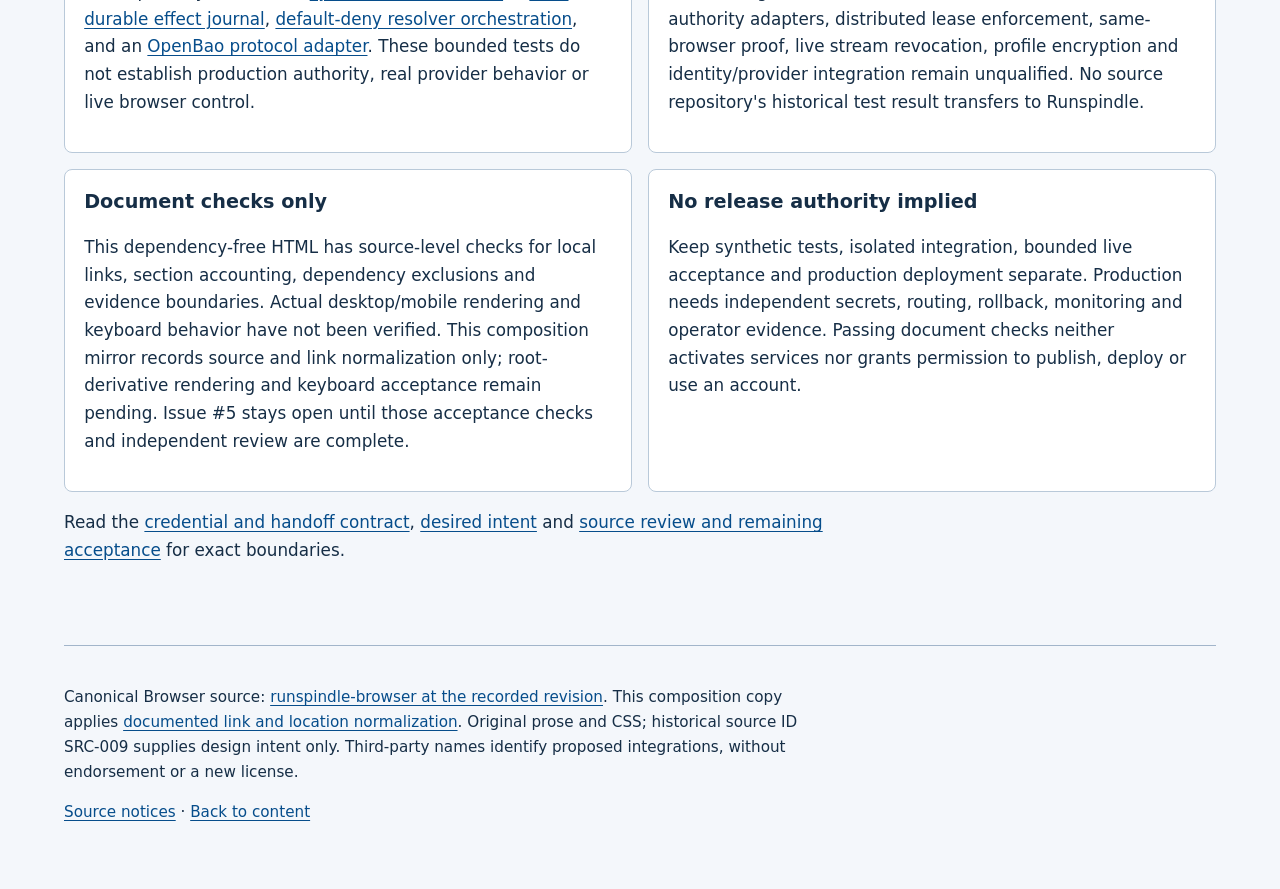
==== commit b645b552: "Mirror reviewed Browser SRC-009 canonical page" ====
--- a/docs/marketing/browser.html
+++ b/docs/marketing/browser.html
@@ -17,7 +17,7 @@
     nav, .section-links { display: flex; flex-wrap: wrap; gap: .6rem 1.5rem; }
     nav a, .section-links a { padding-block: .4rem; }
     main { padding-block: 2rem; }
-    h1 { font-size: clamp(2.4rem, 7vw, 4.8rem); line-height: 1.08; letter-spacing: -.035em; margin-block: .7rem 1.5rem; }
+    h1 { font-size: clamp(2.4rem, 7vw, 4.8rem); line-height: 1.08; letter-spacing: -.035em; margin-block: .7rem 1.5rem; overflow-wrap: anywhere; }
     h2 { font-size: clamp(1.65rem, 4vw, 2.5rem); line-height: 1.2; }
     h3 { line-height: 1.3; font-size: 1.2rem; }
     p, li { overflow-wrap: anywhere; }
@@ -123,17 +123,17 @@
     <section id="status" aria-labelledby="status-title">
       <h2 id="status-title">Evidence that exists, gaps that remain</h2>
       <ul class="cards">
-        <li id="evidence-local"><h3>Local component evidence</h3><p>The repository documents <a href="https://github.com/newdarwindev/runspindle-browser/blob/a5446d9fab1f2384b0d2ea0a051b7fd56a8af00b/specs/synthetic-vault-fixtures.md">synthetic vault fixtures</a>, a <a href="https://github.com/newdarwindev/runspindle-browser/blob/a5446d9fab1f2384b0d2ea0a051b7fd56a8af00b/specs/effect-journal-v1.md">local durable effect journal</a>, <a href="https://github.com/newdarwindev/runspindle-browser/blob/a5446d9fab1f2384b0d2ea0a051b7fd56a8af00b/specs/trusted-credential-resolver.md">default-deny resolver orchestration</a>, and an <a href="https://github.com/newdarwindev/runspindle-browser/blob/a5446d9fab1f2384b0d2ea0a051b7fd56a8af00b/specs/openbao-kv-adapter.md">OpenBao protocol adapter</a>. These bounded tests do not establish production authority, real provider behavior or live browser control.</p></li>
+        <li id="evidence-local"><h3>Local component evidence</h3><p>The repository documents <a href="https://github.com/newdarwindev/runspindle-browser/blob/dfc9ac3e51abba8e84ab217a5eec5358b2088a3f/specs/synthetic-vault-fixtures.md">synthetic vault fixtures</a>, a <a href="https://github.com/newdarwindev/runspindle-browser/blob/dfc9ac3e51abba8e84ab217a5eec5358b2088a3f/specs/effect-journal-v1.md">local durable effect journal</a>, <a href="https://github.com/newdarwindev/runspindle-browser/blob/dfc9ac3e51abba8e84ab217a5eec5358b2088a3f/specs/trusted-credential-resolver.md">default-deny resolver orchestration</a>, and an <a href="https://github.com/newdarwindev/runspindle-browser/blob/dfc9ac3e51abba8e84ab217a5eec5358b2088a3f/specs/openbao-kv-adapter.md">OpenBao protocol adapter</a>. These bounded tests do not establish production authority, real provider behavior or live browser control.</p></li>
         <li id="evidence-runtime"><h3>Runtime acceptance still required</h3><p>Trusted origin and account observations, authenticated authority adapters, distributed lease enforcement, same-browser proof, live stream revocation, profile encryption and identity/provider integration remain unqualified. No source repository's historical test result transfers to Runspindle.</p></li>
-        <li id="evidence-page"><h3>Document checks only</h3><p>This dependency-free HTML has source-level checks for local links, section accounting, dependency exclusions and evidence boundaries. Actual desktop/mobile rendering and keyboard behavior have not been verified. This composition mirror records source and link normalization only; rendered and keyboard acceptance remain pending. Issue #5 stays open until those acceptance checks and independent review are complete.</p></li>
+        <li id="evidence-page"><h3>Document checks only</h3><p>This dependency-free HTML has source-level checks for local links, section accounting, dependency exclusions and evidence boundaries. Actual desktop/mobile rendering and keyboard behavior have not been verified. This composition mirror records source and link normalization only; root-derivative rendering and keyboard acceptance remain pending. Issue #5 stays open until those acceptance checks and independent review are complete.</p></li>
         <li id="evidence-release"><h3>No release authority implied</h3><p>Keep synthetic tests, isolated integration, bounded live acceptance and production deployment separate. Production needs independent secrets, routing, rollback, monitoring and operator evidence. Passing document checks neither activates services nor grants permission to publish, deploy or use an account.</p></li>
       </ul>
-      <p>Read the <a href="https://github.com/newdarwindev/runspindle-browser/blob/a5446d9fab1f2384b0d2ea0a051b7fd56a8af00b/specs/credentials-handoff.md">credential and handoff contract</a>, <a href="https://github.com/newdarwindev/runspindle-browser/blob/a5446d9fab1f2384b0d2ea0a051b7fd56a8af00b/specs/desired-intent.md">desired intent</a> and <a href="https://github.com/newdarwindev/runspindle-browser/blob/a5446d9fab1f2384b0d2ea0a051b7fd56a8af00b/docs/product/browser-source-review.md">source review and remaining acceptance</a> for exact boundaries.</p>
+      <p>Read the <a href="https://github.com/newdarwindev/runspindle-browser/blob/dfc9ac3e51abba8e84ab217a5eec5358b2088a3f/specs/credentials-handoff.md">credential and handoff contract</a>, <a href="https://github.com/newdarwindev/runspindle-browser/blob/dfc9ac3e51abba8e84ab217a5eec5358b2088a3f/specs/desired-intent.md">desired intent</a> and <a href="https://github.com/newdarwindev/runspindle-browser/blob/dfc9ac3e51abba8e84ab217a5eec5358b2088a3f/docs/product/browser-source-review.md">source review and remaining acceptance</a> for exact boundaries.</p>
     </section>
   </main>
   <footer>
-    <p>Canonical Browser source: <a href="https://github.com/newdarwindev/runspindle-browser/blob/a5446d9fab1f2384b0d2ea0a051b7fd56a8af00b/docs/product/browser.html">runspindle-browser at the recorded revision</a>. This composition copy applies <a href="SRC-009-mirror.md">documented link and location normalization</a>. Original prose and CSS; historical source ID SRC-009 supplies design intent only. Third-party names identify proposed integrations, without endorsement or a new license.</p>
-    <p><a href="https://github.com/newdarwindev/runspindle-browser/blob/a5446d9fab1f2384b0d2ea0a051b7fd56a8af00b/docs/product/THIRD_PARTY_NOTICES.md">Source notices</a> · <a href="#main">Back to content</a></p>
+    <p>Canonical Browser source: <a href="https://github.com/newdarwindev/runspindle-browser/blob/dfc9ac3e51abba8e84ab217a5eec5358b2088a3f/docs/product/browser.html">runspindle-browser at the recorded revision</a>. This composition copy applies <a href="SRC-009-mirror.md">documented link and location normalization</a>. Original prose and CSS; historical source ID SRC-009 supplies design intent only. Third-party names identify proposed integrations, without endorsement or a new license.</p>
+    <p><a href="https://github.com/newdarwindev/runspindle-browser/blob/dfc9ac3e51abba8e84ab217a5eec5358b2088a3f/docs/product/THIRD_PARTY_NOTICES.md">Source notices</a> · <a href="#main">Back to content</a></p>
   </footer>
 </body>
 </html>
